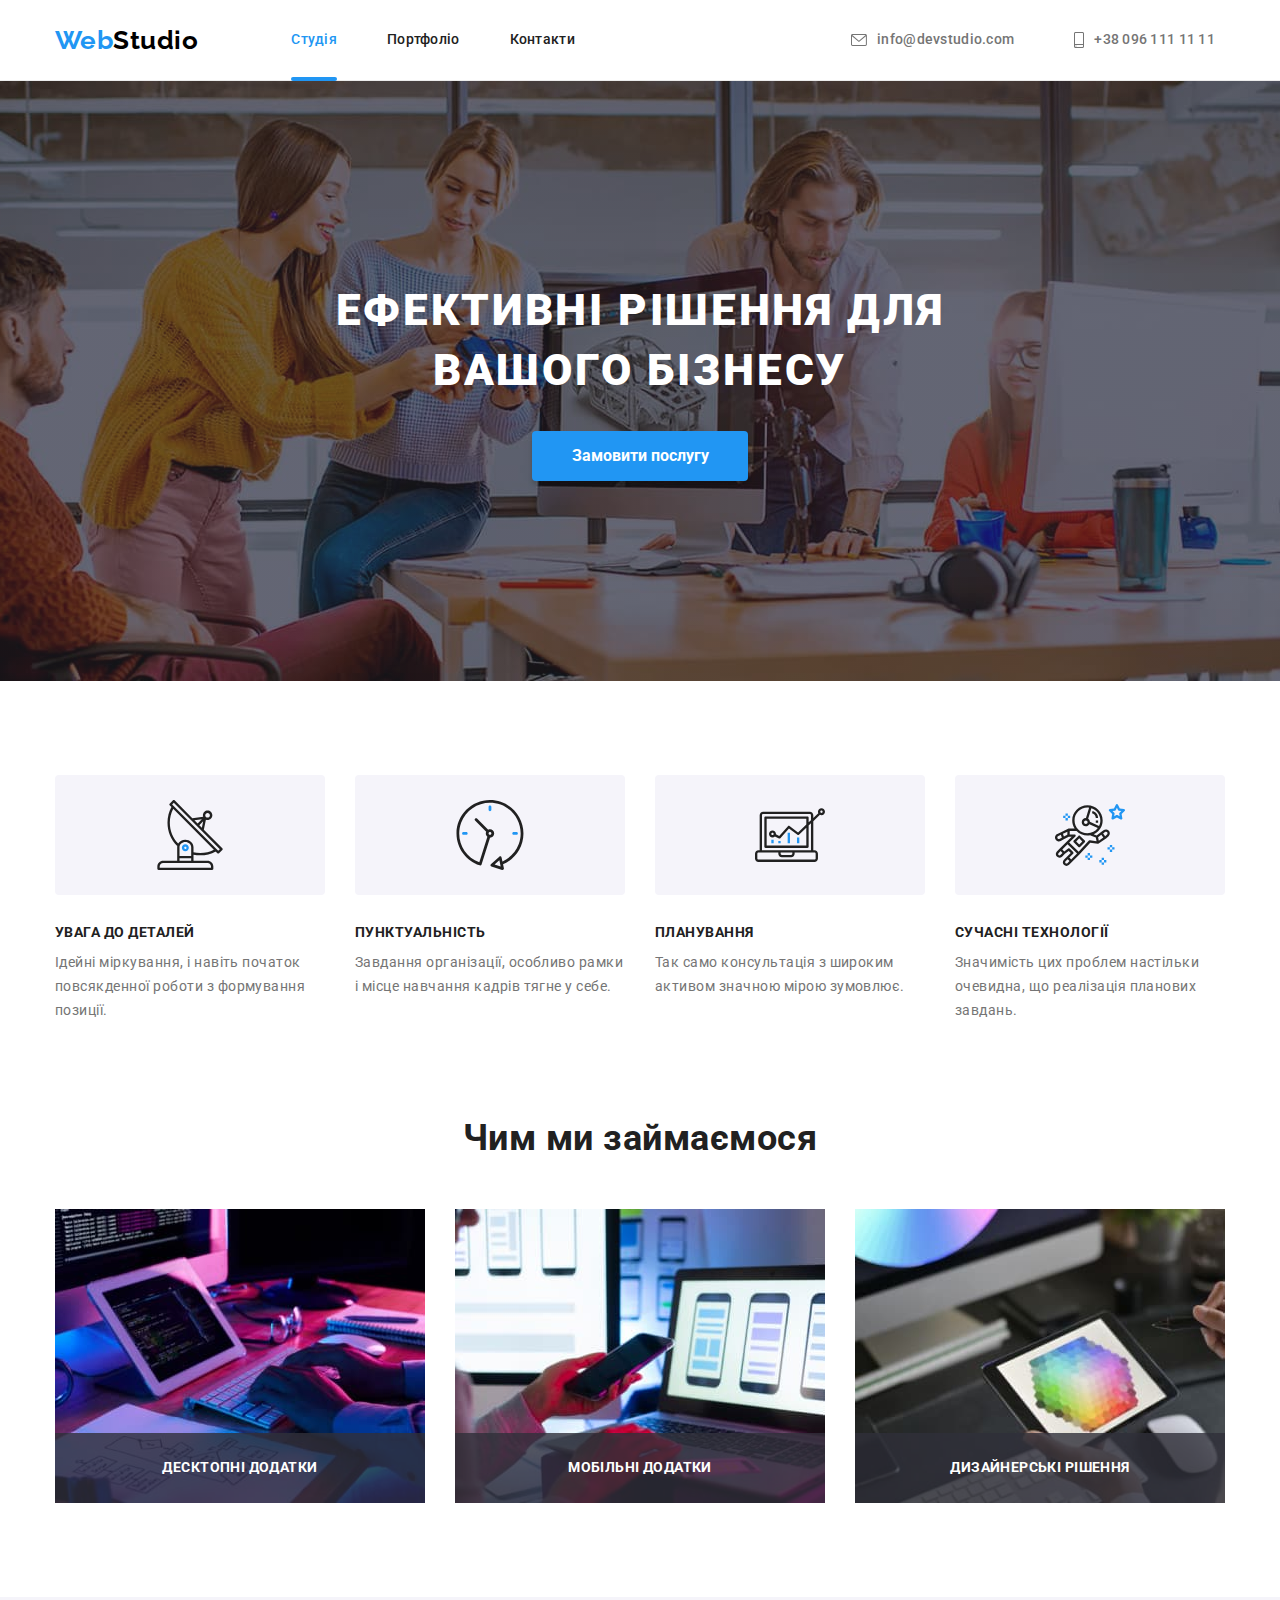
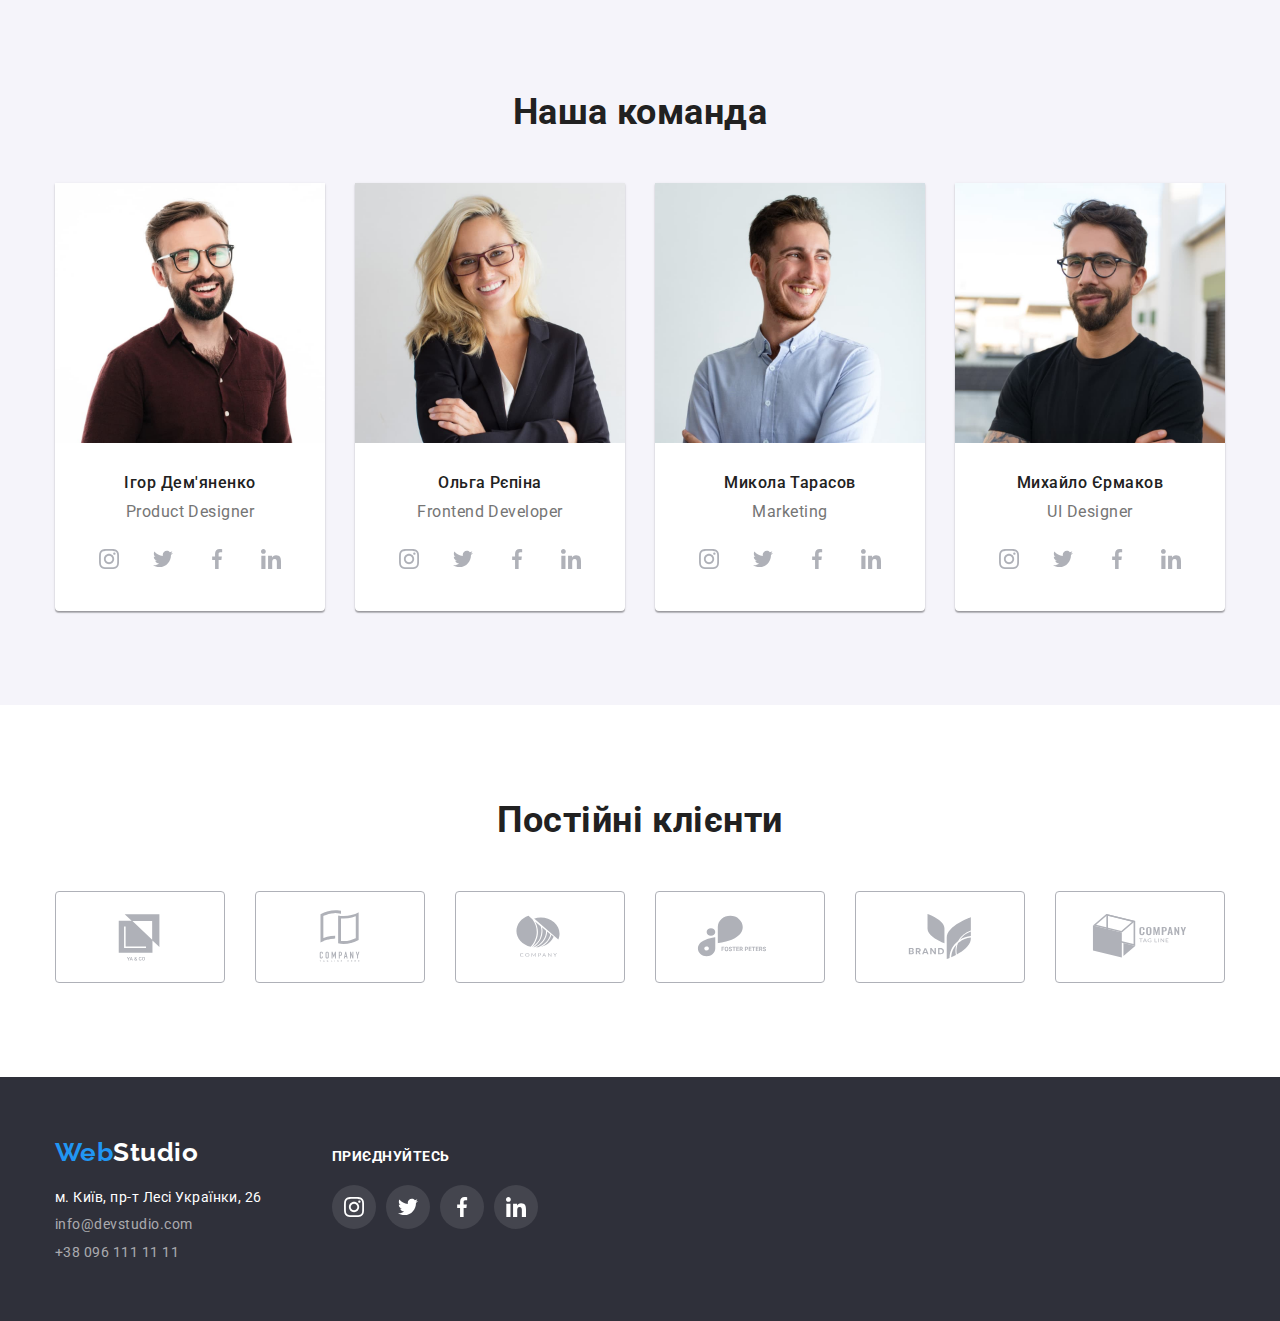
==== index.html @ bf87244b "Clone" ====
<!DOCTYPE html>
<html lang="uk">
<head>
    <meta charset="UTF-8">
    <meta http-equiv="X-UA-Compatible" content="IE=edge">
    <meta name="viewport" content="width=device-width, initial-scale=1.0">
    <title>Document</title>
    <link rel="preconnect" href="https://fonts.googleapis.com">
    <link rel="preconnect" href="https://fonts.gstatic.com">
    <link rel="preconnect" href="https://fonts.gstatic.com" crossorigin>
    <link href="https://fonts.googleapis.com/css2?family=Raleway:wght@700&family=Roboto:wght@400;500;700;900&display=swap"
        rel="stylesheet">
    <link rel="stylesheet" href="https://cdnjs.cloudflare.com/ajax/libs/modern-normalize/1.1.0/modern-normalize.min.css">
    <link rel="stylesheet" href="./css/styles.css">
</head>
<body>
    <!--Шапка сайта-->
    <header class="header">
        <div class="container main-nav">
            <nav class="header-nav">
                <a href="./index.html" class="logo-dark"> <span class="logo-blue">Web</span>Studio</a>
                <ul class="header-site-nav list">
                    <li class="item"><a class="header-link current" href="./index.html">Студія</a></li>
                    <li class="item"><a class="header-link" href="./portfolio.html">Портфоліо</a></li>
                    <li class="item"><a class="header-link" href="#">Контакти</a></li>
                </ul>
            </nav>
            <ul class="header-info-nav list">
                <li class="item">
                    <a class="header-info-link" href="mailto:info@devstudio.com">
                        <svg class="mail-link" width="16" height="12">
                            <use href="./images/icons.svg#envelope"></use>
                        </svg>
                        info@devstudio.com</a>
                </li>
                <li class="item">
                    <a class="header-info-link" href="tel:+380961111111">
                        <svg class="phone-link" width="10" height="16">
                            <use href="./images/icons.svg#smartphone"></use>
                        </svg>
                        +38 096 111 11 11</a>
                </li>
            </ul>
        </div>
    </header>
    <!--Унікальний контент-->
    <main>
        <!--Герой-->
        <section class="hero section">
            <div class="container">
            <h1 class="hero-title">Ефективні рішення для вашого бізнесу</h1>
            <button data-modal-open  type="button" class="button">Замовити послугу</button>
            </div>
        </section>
        <!--Чим ми займаємось-->
        <section class="features section"> 
            <div class="container">
            <h2 class="features-title visually-hidden">Наші особливості</h2>
            <ul class="feature-list list">
                <li class="item">
                    <div class="item-bg">
                        <svg class="feature-icon">
                            <use href="./images/icons.svg#antenna_1" ></use>
                        </svg>
                    </div>
                    <h3 class="title">Увага до деталей</h3> 
                    <p class="text">Ідейні міркування, і навіть початок повсякденної роботи з формування позиції.</p>
                </li>
                <li class="item ">
                    <div class="item-bg">
                        <svg class="feature-icon">
                            <use href="./images/icons.svg#clock_1"></use>
                        </svg>
                    </div>
                    <h3 class="title">Пунктуальність</h3>
                    <p class="text">Завдання організації, особливо рамки і місце навчання кадрів тягне у себе.</p>
                </li>
                <li class="item ">
                    <div class="item-bg">
                        <svg class="feature-icon">
                            <use href="./images/icons.svg#diagram_1"></use>
                        </svg>
                    </div>
                    <h3 class="title">Планування</h3>
                    <p class="text">Так само консультація з широким активом значною мірою зумовлює.</p>
                </li>
                <li class="item ">
                    <div class="item-bg">
                        <svg class="feature-icon">
                            <use href="./images/icons.svg#astronaut_1"></use>
                        </svg>
                    </div>
                    <h3 class="title">Сучасні технології</h3>
                    <p class="text">Значимість цих проблем настільки очевидна, що реалізація планових завдань.</p>
                </li>
            </ul>
            </div>
        </section>
        <section class="work section">
            <div class="container">
            <h2 class="work-title">Чим ми займаємося</h2>
            <ul class="list work-list">
                <li class="item"><img src="./images/img1.jpg" alt="Людина працює за комп'ютером" width="370">
                <div class="work-img-bg-for-text"><p class="work-text">Десктопні додатки</p></div></li>
                <li class="item"><img src="./images/img2.jpg" alt="Людина обирає макет для мобільної версії" width="370">
                <div class="work-img-bg-for-text"><p class="work-text">Мобільні додатки</p></div></li>
                <li class="item"><img src="./images/img3.jpg" alt="Людина обирає колір" width="370">
                <div class="work-img-bg-for-text"><p class="work-text">Дизайнерські рішення</p></div></li>
            </ul>
            </div>
        </section>
        <!--Наша команда-->
        <section class="team section">
            <div class="container">
            <h2 class="team-title">Наша команда</h2>
            <ul class="list team-list">  
                <li class="team-card">
                    <img src="./images/team_card_1.jpg" alt="Ігор Дем'яненко"  width="270">
                    <div class="team-card-bottom-part" >
                        <h3 class="title">Ігор Дем'яненко</h3>
                        <p class="team-position">Product Designer</p>
                        <ul class="team-list-link list">
                            <li>
                                <a href="#" class="team-list-item-link">
                                    <svg class="link-icon">
                                        <use href="./images/icons.svg#instagram-2"></use>
                                    </svg>
                                </a>
                            </li>
                            <li>
                                <a href="#" class="team-list-item-link">
                                    <svg class="link-icon">
                                        <use href="./images/icons.svg#twitter-1"></use>
                                    </svg>
                                </a>
                            </li>
                            <li>
                                <a href="#" class="team-list-item-link">
                                    <svg class="link-icon">
                                        <use href="./images/icons.svg#facebook-1"></use>
                                    </svg>
                                </a>
                            </li>
                            <li>
                                <a href="#" class="team-list-item-link">
                                    <svg class="link-icon">
                                        <use href="./images/icons.svg#linkedin-1"></use>
                                    </svg>
                                </a>
                            </li>
                        </ul>
                    </div>
                </li>
                <li class="team-card">
                    <img src="./images/team_card_2.jpg" alt="Ольга Рєпіна" width="270">
                    <div class="team-card-bottom-part">
                        <h3 class="title">Ольга Рєпіна</h3>
                        <p class="team-position">Frontend Developer</p>
                        <ul class="team-list-link list">
                            <li>
                                <a href="#" class="team-list-item-link">
                                    <svg class="link-icon">
                                        <use href="./images/icons.svg#instagram-2"></use>
                                    </svg>
                                </a>
                            </li>
                            <li>
                                <a href="#" class="team-list-item-link">
                                    <svg class="link-icon">
                                        <use href="./images/icons.svg#twitter-1"></use>
                                    </svg>
                                </a>
                            </li>
                            <li>
                                <a href="#" class="team-list-item-link">
                                    <svg class="link-icon">
                                        <use href="./images/icons.svg#facebook-1"></use>
                                    </svg>
                                </a>
                            </li>
                            <li>
                                <a href="#" class="team-list-item-link">
                                    <svg class="link-icon">
                                        <use href="./images/icons.svg#linkedin-1"></use>
                                    </svg>
                                </a>
                            </li>
                        </ul>
                    </div>
                </li>
                <li class="team-card">
                    <img src="./images/team_card_3.jpg" alt="Микола Тарасов" width="270">
                    <div class="team-card-bottom-part">
                        <h3 class="title">Микола Тарасов</h3>
                        <p class="team-position">Marketing</p>
                        <ul class="team-list-link list">
                            <li>
                                <a href="#" class="team-list-item-link">
                                    <svg class="link-icon">
                                        <use href="./images/icons.svg#instagram-2"></use>
                                    </svg>
                                </a>
                            </li>
                            <li>
                                <a href="#" class="team-list-item-link">
                                    <svg class="link-icon">
                                        <use href="./images/icons.svg#twitter-1"></use>
                                    </svg>
                                </a>
                            </li>
                            <li>
                                <a href="#" class="team-list-item-link">
                                    <svg class="link-icon">
                                        <use href="./images/icons.svg#facebook-1"></use>
                                    </svg>
                                </a>
                            </li>
                            <li>
                                <a href="#" class="team-list-item-link">
                                    <svg class="link-icon">
                                        <use href="./images/icons.svg#linkedin-1"></use>
                                    </svg>
                                </a>
                            </li>
                        </ul>
                    </div>
                </li>
                <li class="team-card">
                    <img src="./images/team_card_4.jpg" alt="Михайло Єрмаков" width="270">
                    <div class="team-card-bottom-part">
                        <h3 class="title">Михайло Єрмаков</h3>
                        <p class="team-position">UI Designer</p>
                        <ul class="team-list-link list">
                            <li>
                                <a href="#" class="team-list-item-link">
                                    <svg class="link-icon">
                                        <use href="./images/icons.svg#instagram-2"></use>
                                    </svg>
                                </a>
                            </li>
                            <li>
                                <a href="#" class="team-list-item-link">
                                    <svg class="link-icon">
                                        <use href="./images/icons.svg#twitter-1"></use>
                                    </svg>
                                </a>
                            </li>
                            <li>
                                <a href="#" class="team-list-item-link">
                                    <svg class="link-icon">
                                        <use href="./images/icons.svg#facebook-1"></use>
                                    </svg>
                                </a>
                            </li>
                            <li>
                                <a href="#" class="team-list-item-link">
                                    <svg class="link-icon">
                                        <use href="./images/icons.svg#linkedin-1"></use>
                                    </svg>
                                </a>
                            </li>
                        </ul>
                    </div>
                </li>
            </ul>
            </div>
        </section> 
        <section class="clients section">
            <div class="container">
                <h2 class="client-title">Постійні клієнти</h2>
                <ul class="client-list-link list">
                    <li class="item">
                        <a href="#" class="client-list-item-link">
                            <svg class="link-icon">
                                <use href="./images/icons.svg#logo1"></use>
                            </svg>
                        </a>
                    </li>
                    <li class="item">
                        <a href="#" class="client-list-item-link">
                            <svg class="link-icon">
                                <use href="./images/icons.svg#logo2"></use>
                            </svg>
                        </a>
                    </li>
                    <li class="item">
                        <a href="#" class="client-list-item-link">
                            <svg class="link-icon">
                                <use href="./images/icons.svg#logo3"></use>
                            </svg>
                        </a>
                    </li>
                    <li class="item">
                        <a href="#" class="client-list-item-link">
                            <svg class="link-icon">
                                <use href="./images/icons.svg#logo4"></use>
                            </svg>
                        </a>
                    </li>
                    <li class="item">
                        <a href="#" class="client-list-item-link">
                            <svg class="link-icon">
                                <use href="./images/icons.svg#logo5"></use>
                            </svg>
                        </a>
                    </li>
                    <li class="item">
                        <a href="#" class="client-list-item-link">
                            <svg class="link-icon">
                                <use href="./images/icons.svg#logo6"></use>
                            </svg>
                        </a>
                    </li>
                </ul>
            </div>
        </section>
    </main>
    <!--Футер-->
    <footer class="footer">
        <div class="container">
            <div class="footer-block">
                <div class="footer-address">
                    <a href="./index.html" class="logo-light"> <span class="logo-blue">Web</span>Studio</a>
                    <address class="address">
                        <ul class="list">
                            <li class="item"><a href="https://goo.gl/maps/CPtrU1FHBa2aNyZL9" target="_blank"
                                    rel="noopener noreferrer nofollow" class="address-link">м. Київ, пр-т Лесі Українки, 26</a></li>
                            <li class="item"><a href="mailto:info@devstudio.com" class="footer-info">info@devstudio.com</a></li>
                            <li class="item"><a href="tel:+380961111111" class="footer-info">+38 096 111 11 11</a></li>
                        </ul>
                    </address>
                </div>
                <div class="footer-link">
                    <p class="footer-link-title">Приєднуйтесь</p>
                    <ul class="footer-list-link list">
                        <li class="item">
                            <a href="#" class="footer-list-item-link">
                                <svg class="link-icon">
                                    <use href="./images/icons.svg#instagram-2f"></use>
                                </svg>
                            </a>
                        </li>
                        <li class="item">
                            <a href="#" class="footer-list-item-link">
                                <svg class="link-icon">
                                    <use href="./images/icons.svg#twitter-1f"></use>
                                </svg>
                            </a>
                        </li>
                        <li class="item">
                            <a href="#" class="footer-list-item-link">
                                <svg class="link-icon">
                                    <use href="./images/icons.svg#facebook-1f"></use>
                                </svg>
                            </a>
                        </li>
                        <li class="item">
                            <a href="#" class="footer-list-item-link">
                                <svg class="link-icon">
                                    <use href="./images/icons.svg#linkedin-1f"></use>
                                </svg>
                            </a>
                        </li>
                    </ul>
                </div>
            </div>
        </div>
    </footer>
    <div class="backdrop is-hidden" data-modal >
        <div class="modal">
            <button data-modal-close class="button-modal-close">
                <svg class="modal-exit">
                    <use href="./images/icons.svg#modal-exit"></use>
                </svg>
            </button>
        </div>
    </div>
    <script src="./js/modal.js"></script>
</body>
</html>
---- css/styles.css ----
:root {
    --title-text-color: #212121;
    --body-color: #757575;
    --logo-first-part: #2196F3;
    --logo-second-part-top: #000000;
    --logo-second-part-down: #FFFFFF;
    --header-link-color: #212121;
    --link-color-focus: #2196F3;
    --header-info-link-color: #757575;
    --header-border: #ECECEC;
    --link-fill: #FFFFFF;
    --link-fill-second: #AFB1B8;
    --link-color: #2196F3;
    --footer-bg-color: #2F303A;
    --footer-info-color: rgba(255, 255, 255, 0.6) ;
    --footer-address-link: #FFFFFF;
    --bg-color: #FFFFFF;
    --hero-title-color: #FFFFFF;
    --hero-bg-color: #2F303A;
    --team-bg-color: #F5F4FA;
    --team-card-bg-color: #FFFFFF;
    --button-color: #FFFFFF;
    --button-bg-color: #2196F3;
    --buton-bg-color-focus: #188CE8;
    --button-filter-color: #212121;
    --button-filter-bg-color: #F5F4FA;
    --button-filter-focus: #FFFFFF;
    --portfolio-card-border: #EEEEEE;
    --transition-dur-and-func: 250ms cubic-bezier(0.4, 0, 0.2, 1);
}
* {
    box-sizing: border-box;
}
body {
    background-color: var(--bg-color);
    color: var(--body-color);
    font-family: 'Roboto', sans-serif;
    letter-spacing: 0.03em;
}
h2, h3, p{
    margin-top: 0;
    margin-bottom: 0;
}
img {
    display: block;
    max-width: 100%;
    height: auto;
}
.container {
    padding-left: 15px;
    padding-right: 15px;
    margin-left: auto;
    margin-right: auto;
    width: 1200px;
    /* outline: 2px solid tomato; */
}
.section {
    padding-top: 94px;
    padding-bottom: 94px;
}
.header {
    background-color: var(--bg-color); 
    align-items: center;
    border-bottom: 1px solid var(--header-border);
}
.hero {
    background-color: var(--hero-bg-color);
    text-align: center;
    padding-top: 200px;
    padding-bottom: 200px;
    background-image: linear-gradient(rgba(47, 48, 58, 0.4), rgba(47, 48, 58, 0.4)),url(../images/hero_image.jpg);
    max-width: 1600px;
    height: 600px;
    margin-left: auto;
    margin-right: auto;
    background-size: cover;
    background-position: center;
    background-repeat: no-repeat;
}
.list {
    margin: 0;
    padding: 0;
    list-style-type: none;
}   
.logo-blue {
    color: var(--logo-first-part);
}
.logo-dark{
    color: var(--logo-second-part-top);
    text-decoration: none;
    font-family: 'Raleway', sans-serif;
    font-weight: 700;
    font-size: 26px;
    line-height: 1.19;
}
.logo-light {
    color: var(--logo-second-part-down);
    text-decoration: none;
    font-family: 'Raleway',sans-serif;
    font-weight: 700;
    font-size: 26px;
    line-height: 1.19;
}
.main-nav {
    display: flex;
    align-items: center;
}
.header-nav {
    display: flex;
    align-items: center;
}
.header-site-nav {
    display: flex;
    margin-left: 93px;
}
.header-site-nav .item:not(:last-child){
    margin-right: 50px;
}

.header-site-nav .header-link {
    color: var(--header-link-color); 
}
.header-site-nav .header-link:hover,
.header-site-nav .header-link:focus {
    color: var(--link-color-focus);
}
.header-link,
.header-info-link{
    position: relative;
    font-weight: 500;
    font-size: 14px;
    line-height: 1.14;
    letter-spacing: 0.02em;
    text-decoration: none;
    padding: 32px 0;
    display: inline-block;  
    transition: color var(--transition-dur-and-func);
}
.header-info-nav {
    display: flex;
    margin-left: auto;
}
.header-info-nav .item:not(:first-child) {
    margin-left: 50px;
}
.header-info-nav .header-info-link{
    color: var(--header-info-link-color);
    fill: currentColor;
}
.header-info-nav .header-info-link:hover,
.header-info-nav .header-info-link:focus {
    color: var(--link-color-focus);
}
.header-site-nav .header-link.current {
    color: var(--link-color-focus);
    opacity: 1;
}
.current::after {
    content: '';
    position: absolute;
    left: 0;
    bottom: -1px;

    width: 100%;
    height: 4px;
    display: block;
    background-color: var(--link-color);
    border-radius: 2px;
}
.header-info-nav .item{
    display: flex;
    margin-right: 10px;
}

/* header decoration */

.header-info-link {
    display: flex;
    align-items: center;
}
.mail-link, 
.phone-link {
    margin-right: 10px;
}
.hero-title {
    color: var(--hero-title-color);
    text-transform: uppercase;
    font-weight: 900;
    font-size: 44px;
    line-height: 1.36;
    letter-spacing: 0.06em;
    margin-top: 0;
    margin-bottom: 30px;
    margin-left: auto;
    margin-right: auto;
    text-align: center;
    width: 696px;
}
.button {
    color: var(--button-color);
    background-color: var(--button-bg-color);
    font-family: inherit;
    font-weight: 700;
    font-size: 16px;
    line-height: 1.88;
    cursor: pointer;
    border: none;
    box-shadow: 0px 4px 4px rgba(0, 0, 0, 0.15);
    border-radius: 4px;
    padding: 10px 32px;
    width: 216px;
    transition: background-color var(--transition-dur-and-func);
}

/* Main */

.button:hover,
.button:focus {
    background-color: var(--buton-bg-color-focus);
    box-shadow: 0px 4px 4px rgba(0, 0, 0, 0.15);
    border-radius: 4px;
}
.features {
    padding-bottom: 0;
}
.feature-list {
    display: flex;
}
.feature-list .item {
    width: 270px;
}
.item-bg {
    padding: 0;
    width: 100%;
    height: 120px;
    display: flex;
    align-items: center;
    justify-content: center;
    background-color: var(--team-bg-color);
    border-radius: 4px;
    margin-bottom: 30px; 
}
.feature-icon {
    width: 70px;
    height: 70px;
    display: block;
}
.feature-list .item:not(:last-child) {
    margin-right: 30px;
}
.feature-list .title {
    text-transform: uppercase;
    font-weight: 700;
    font-size: 14px;
    line-height: 1.14; 
    margin-bottom: 10px;   
}
.feature-list .text {
    font-weight: 400;
    font-size: 14px;
    line-height: 1.71;
}
.team {
    background-color: var(--team-bg-color);
}
.work-list {
    display: flex;
}
.work-list>.item {
    position: relative;
    width: 370px;
}
.work-list>.item:not(:last-child){
    margin-right: 30px;
}
.work-title {
    text-align: center;
    font-weight: 700;
    font-size: 36px;
    line-height: 1.17;
}
.work-img-bg-for-text {
    position: absolute;
    width: 370px;
    height: 70px;
    bottom: 0px;
    background: rgba(47, 48, 58, 0.8);
    display: flex;
    justify-content: center;
    align-items: center;
}
.work-text{
    font-weight: 700;
    font-size: 14px;
    line-height: 1.14;
    letter-spacing: 0.03em;
    text-transform: uppercase;
    color: var(--hero-title-color);
}
.team-list{
    display: flex;
}
.team-list>.team-card:not(:last-child) {
    margin-right: 30px;
}
.team-title {
    font-weight: 700;
    font-size: 36px;
    line-height: 1.17;
    text-align: center;
}
.team-list-link{
    display: flex;
    justify-content: space-between;
    margin: 0 auto;
}
.team-list-item-link {
    display: flex;
    align-items: center;
    justify-content: center;
    height: 44px;
    width: 44px;
    border-radius: 50%;
    fill: var(--link-fill-second);
    transition: fill var(--transition-dur-and-func), background-color var(--transition-dur-and-func);
}
.team-list-item-link:not(:last-child) {
    margin-right: 10px;
}
.link-icon {
    width: 20px;
    height: 20px;
}
.team-list-item-link:hover,
.team-list-item-link:focus{
    background-color: var(--link-color);
    fill: var(--link-fill);
}
.features-title, 
.work-title, 
.team-title,
.client-title {
    color: var(--title-text-color);
    margin-bottom: 50px;
}
.client-title {
    text-align: center;
    font-weight: 700;
    font-size: 36px;
    line-height: 1.17;
}
.client-list-item {
    display: flex;
}
.client-list-link {
    display: flex;
    justify-content: space-between;
    margin: 0 auto;
}
.client-list-item-link {
    display: flex;
    align-items: center;
    justify-content: center;
    height: 92px;
    width: 170px;
    border: 1px solid var(--link-fill-second);
    border-radius: 4px;
    fill: var(--link-fill-second);
    transition: fill var(--transition-dur-and-func), border-color var(--transition-dur-and-func);
}
.client-list-item-link:not(:last-child) {
    margin-right: 30px;
}
.client-list-item-link .link-icon {
    width: 106px;
    height: 60px;
}
.client-list-item-link:hover,
.client-list-item-link:focus {
    border-color: var(--link-color-focus);
    fill: var(--link-color-focus);
}
.visually-hidden {
    position: absolute;
    white-space: nowrap;
    width: 1px;
    height: 1px;
    overflow: hidden;
    border: 0;
    padding: 0;
    clip: rect(0 0 0 0);
    clip-path: inset(50%);
    margin: -1px;
}
.team-card {
    background-color: var(--team-card-bg-color);
    display: block;
    width: 270px;
    box-shadow: 0px 1px 3px rgba(0, 0, 0, 0.12), 0px 1px 1px rgba(0, 0, 0, 0.14), 0px 2px 1px rgba(0, 0, 0, 0.2);
    border-radius: 0px 0px 4px 4px;
}
.team-card .title {
    text-align: center;
    font-weight: 500;
    font-size: 16px;
    line-height: 1.19;
}
.team-position {
    text-align: center;
    font-size: 16px;
    line-height: 1.19;
    margin-top: 10px;
    margin-bottom: 16px;
}
.team-card-bottom-part {
    padding: 30px 32px;
}
.title {
    color: var(--title-text-color);
}

/* Footer */

.footer {
    background-color: var(--footer-bg-color);
    padding-top: 60px;
    padding-bottom: 60px;
}
.address {
    font-style: normal;
    margin-top: 20px;
}
.address .item:not(:last-child) {
    margin-bottom: 9px;
}
.address-link {
    color: var(--footer-address-link) ;
    text-decoration: none;
    font-weight: 400;
    font-size: 14px;
    line-height: 1.17;
}
.footer-info {
    color: var(--footer-info-color);
    text-decoration: none;
    font-weight: 400;
    font-size: 14px;
    line-height: 1.17;
    display: inline-block;
    transition: color var(--transition-dur-and-func);
}
.footer-info:hover,
.footer-info:focus {
    color: var(--link-color-focus);
}
.footer{
    display: flex;
    align-items: baseline;
}
.footer-block {
    display: flex;
    align-items: baseline;
}
.footer-link {
    display: inline-block;
    align-items: baseline;
    margin-left: 70px;
}
.footer-link-title {
    color: var(--link-fill);
    text-transform: uppercase;
    font-weight: 700;
    font-size: 14px;
    line-height: 1.14;
    margin-bottom: 20px;
}
.footer-list-link {
    display: flex;
    justify-content: space-between;
    margin: 0 auto;
}
.footer-list-item-link {
    display: flex;
    align-items: center;
    justify-content: center;
    height: 44px;
    width: 44px;
    border-radius: 50%;
    background-color: rgba(255, 255, 255, 0.1);
    fill: var(--link-fill);
    transition: background-color var(--transition-dur-and-func);
}
.footer-list-link .item:not(:last-child) {
    margin-right: 10px;
}
.footer-list-item-link .link-icon {
    width: 20px;
    height: 20px;
}
.footer-list-item-link:hover,
.footer-list-item-link:focus {
    background-color: var(--link-color-focus);
    fill: var(--link-fill);
}
/* Portfolio */
.filter-list {
    display: flex;
    justify-content:center;
}
.filter-list .item:not(:last-child) {
    margin-right: 8px;
}
.button-filter {
    color: var(--button-filter-color) ;
    background-color: var(--button-filter-bg-color);
    font-family: inherit;
    font-weight: 500;
    font-size: 16px;
    line-height: 1.63;
    cursor: pointer;
    border-radius: 4px;
    border: none;
    padding: 6px 22px;
    transition: color var(--transition-dur-and-func), background-color var(--transition-dur-and-func), box-shadow var(--transition-dur-and-func);
}
.button-filter:hover,
.button-filter:focus {
    color: var(--button-filter-focus);
    background-color: var(--link-color-focus);
    box-shadow: 0px 3px 1px rgba(0, 0, 0, 0.1), 0px 1px 2px rgba(0, 0, 0, 0.08), 0px 2px 2px rgba(0, 0, 0, 0.12);
}
.portfolio-list {
    margin-top: 50px;
    display: flex;
    flex-wrap: wrap;
    margin-right: -30px;
    margin-bottom: -30px;
}
.portfolio-list .item {
    width: 370px;
    margin-right: 30px;
    margin-bottom: 30px; 
}
.portfolio-list-link:hover,
.portfolio-list-link:focus {
    box-shadow: 0px 1px 1px rgba(0, 0, 0, 0.12),
    0px 4px 4px rgba(0, 0, 0, 0.06),
    1px 4px 6px rgba(0, 0, 0, 0.16);
}
.portfolio-list-link {
    text-decoration: none;
    display: inline-block;
    transition: box-shadow var(--transition-dur-and-func);
}
.portfolio-list .title{
    font-weight: 700;
    font-size: 18px;
    line-height: 2;
    letter-spacing: 0.06em;
}
.portfolio-card-border p {
   color:var(--body-color);
    font-weight: 400;
    font-size: 16px;
    line-height: 1.88;
    margin-top: 4px;
}
.portfolio-list-img-wrapper {
    position: relative;
    overflow: hidden;
}
.portfolio-overlay {
    position: absolute ;
    top: 0;
    left: 0;
    height: 100%;
    width: 100%;
    color: var(--hero-title-color);
    background-color: rgba(33, 150, 243, 0.9);
    font-weight: 400;
    font-size: 18px;
    line-height: 1.55;
    letter-spacing: 0.03em;
    padding: 63px 24px;
    overflow: auto;
    transform: translateY(100%);
    transition: transform var(--transition-dur-and-func);
}
.portfolio-list-link:hover .portfolio-overlay,
.portfolio-list-link:focus .portfolio-overlay {
    transform: translateY(0%);
}
.portfolio-card-border {
    width: 370px;
    padding: 20px 24px;
    border: 1px solid var(--portfolio-card-border);
}

/* Modal window */

.backdrop {
    position: fixed;
    top: 0;
    left: 0;
    width: 100%;
    height: 100%;
    background-color: rgba(0, 0, 0, 0.2);
    z-index: 100;
    opacity: 1;
    transition: opacity var(--transition-dur-and-func), visibility var(--transition-dur-and-func);
}
.backdrop.is-hidden {
    visibility: hidden;
    opacity: 0;
    pointer-events: none;
}
.modal {
    position: absolute;
    top: 50%;
    left: 50%;
    transform: translate(-50%, -50%);
    min-width: 528px;
    min-height: 581px;
    
    background-color: var(--bg-color);
    box-shadow: 0px 1px 3px rgba(0, 0, 0, 0.12), 0px 1px 1px rgba(0, 0, 0, 0.14), 0px 2px 1px rgba(0, 0, 0, 0.2);
    border-radius: 4px;
}
.button-modal-close {
    position: absolute;
    top: 8px;
    right: 8px;
    background-color: transparent;
    width: 30px;
    height: 30px;
    border: 1px solid rgba(0, 0, 0, 0.1);
    cursor: pointer;
    padding: 0;
    border-radius: 50%;
    display: flex;
    justify-content: center;
    align-items: center;
}
.modal-exit {
    width: 18px;
    height: 18px;
}
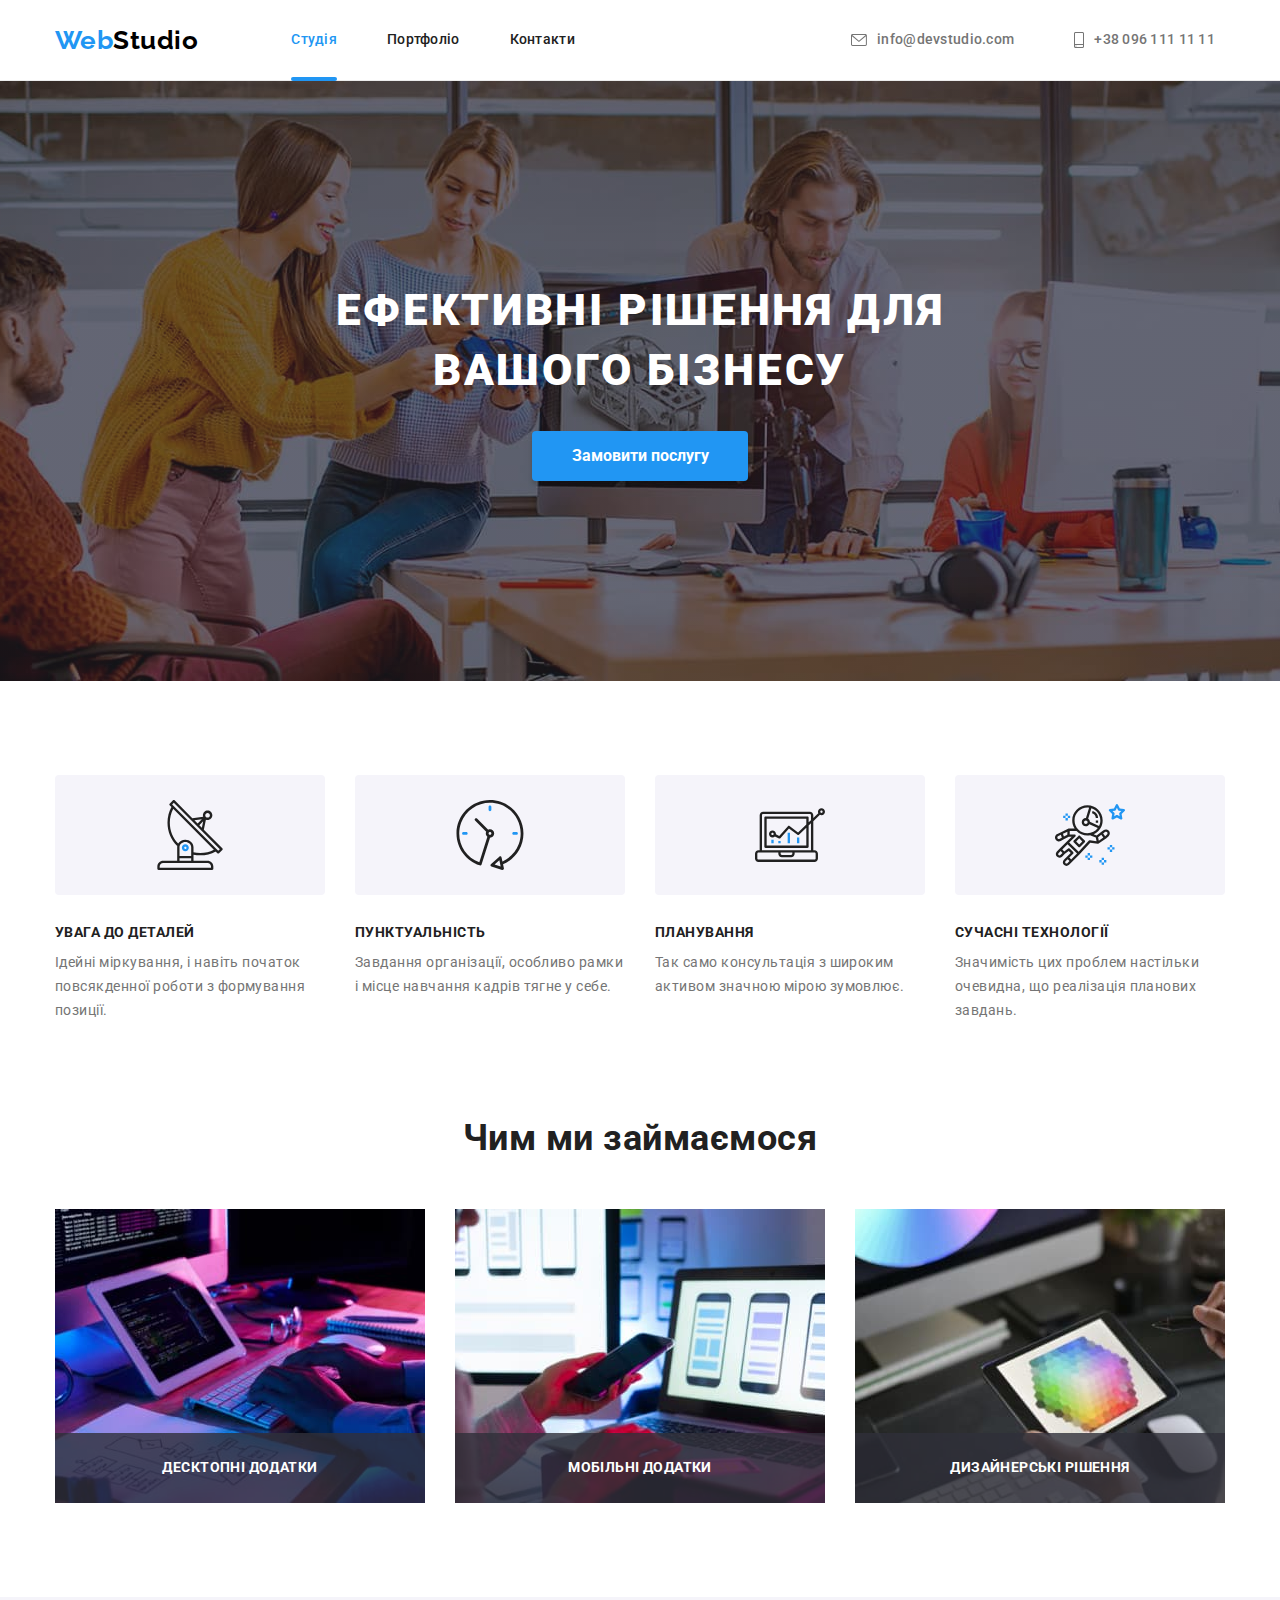
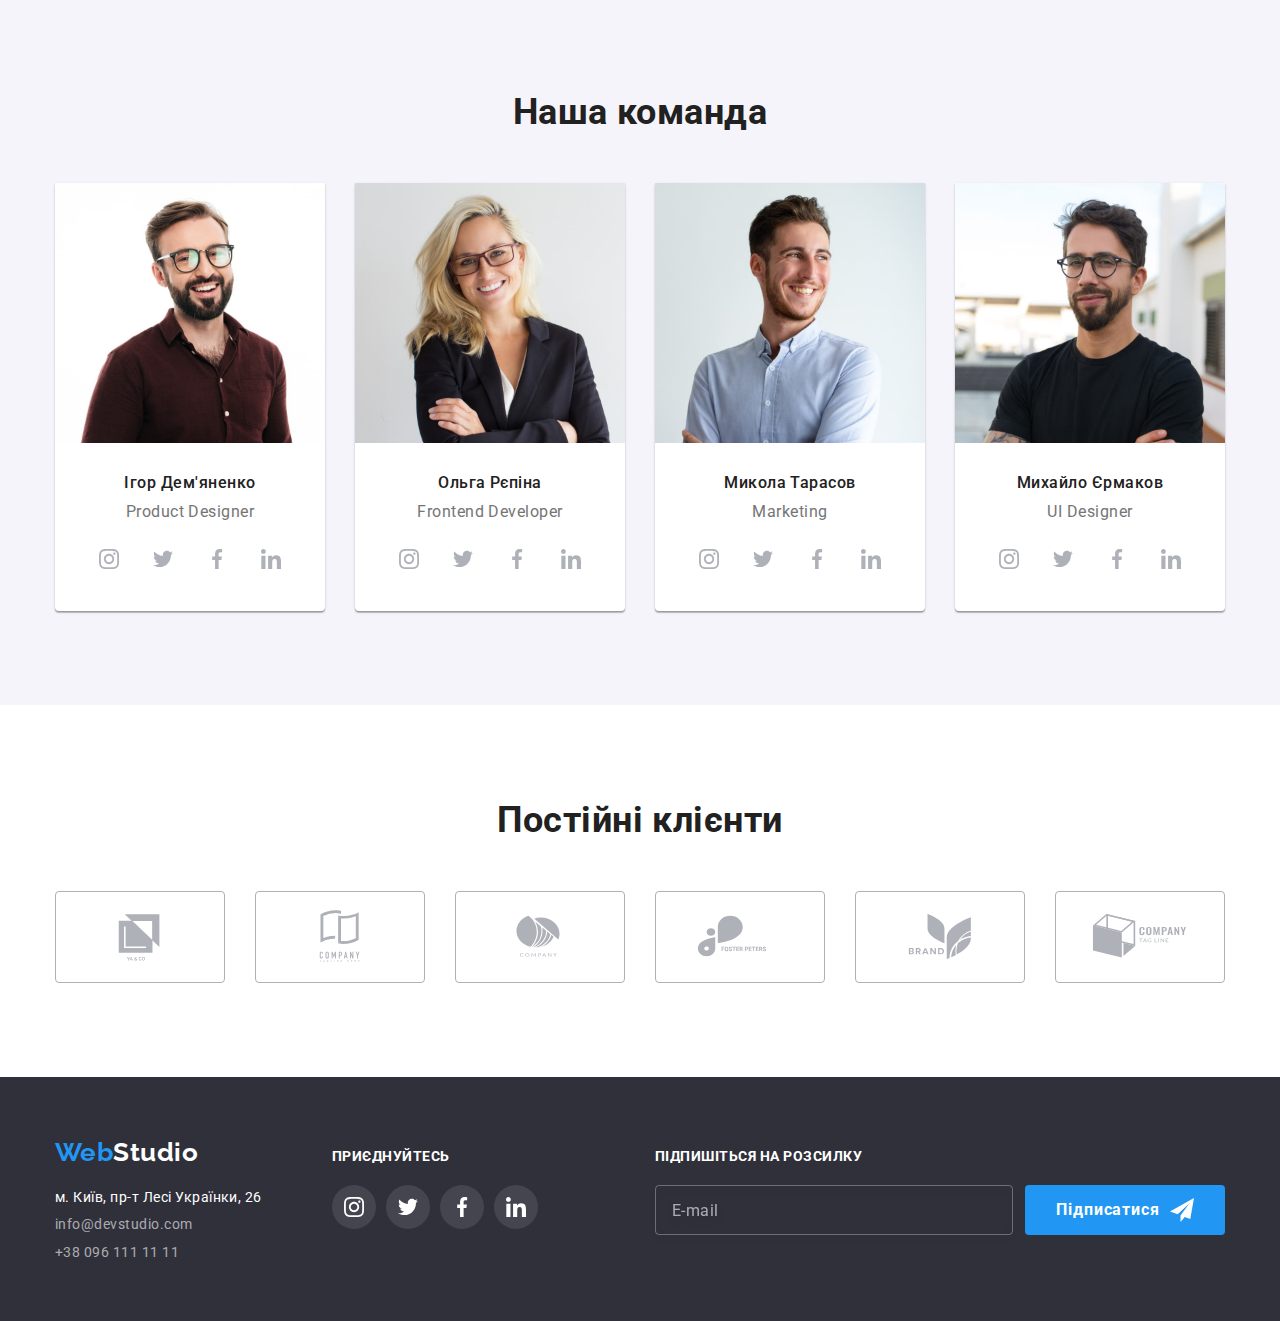
==== commit a80cd390: "Update" ====
--- a/index.html
+++ b/index.html
@@ -363,6 +363,19 @@
                         </li>
                     </ul>
                 </div>
+                <div class="footer-email-input">
+                    <p class="footer-link-title">Підпишіться на розсилку</p>
+                    <form class="footer-form">
+                        <label for="footer-email">
+                            <input class="footer-input" type="email"  name="footer-mail" placeholder="E-mail" id="footer-email">
+                        </label>
+                        <button type="submit" class="button-footer-submit"> Підписатися
+                            <svg class="footer-icon-send" width="24" height="24">
+                                <use href="./images/icons.svg#icon-send"></use>
+                            </svg>
+                        </button>
+                    </form>
+                </div>
             </div>
         </div>
     </footer>
@@ -373,6 +386,56 @@
                     <use href="./images/icons.svg#modal-exit"></use>
                 </svg>
             </button>
+            <form class="form"> 
+                <p class="form-title">Залиште свої дані, ми вам передзвонимо</p> 
+                <div class="form-field">
+                    <label class="form-label" >
+                        Ім'я
+                        <span class="form-icon-position">
+                            <input type="text" class="form-input" name="name" />
+                            <svg class="form-icon">
+                                <use href="./images/icons.svg#form-person"></use>
+                            </svg>
+                        </span>
+                    </label>
+                </div>
+                <div class="form-field">
+                    <label class="form-label">
+                        Телефон
+                        <span class="form-icon-position">
+                            <input type="tel" class="form-input" name="tel">
+                            <svg class="form-icon">
+                                <use href="./images/icons.svg#form-phone"></use>
+                            </svg>
+                        </span>
+                    </label>
+                </div>
+                <div class="form-field">
+                    <label for="mail" class="form-label">
+                        Пошта
+                        <span class="form-icon-position">
+                            <input type="email" class="form-input" name="mail" id="mail">
+                            <svg class="form-icon">
+                                <use href="./images/icons.svg#form-email"></use>
+                            </svg>
+                        </span>
+                    </label>
+                </div>
+                <div class="form-field">
+                    <label for="feedback" class="form-label">Коментар</label>
+                    <textarea name="feedback" class="comment" rows="5" id="feedback" placeholder="Введіть текст"></textarea>
+                </div>
+                <div class="form-field">
+                    <label class="label">
+                        <input class="checkbox" type="checkbox" name="policy" value="">
+                        <svg class="icon">
+                            <use href="./images/icons.svg#icon-check"></use>
+                        </svg>
+                        Погоджуюся з розсилкою та приймаю &nbsp;<a class="form-checkbox-policy" href="#">Умови договору</a> 
+                    </label>
+                </div>
+                <button type="submit" class="button-submit">Відправити</button>
+            </form>
         </div>
     </div>
     <script src="./js/modal.js"></script>
--- a/css/styles.css
+++ b/css/styles.css
@@ -46,6 +46,9 @@
     max-width: 100%;
     height: auto;
 }
+input {
+    outline: none;
+}
 .container {
     padding-left: 15px;
     padding-right: 15px;
@@ -211,15 +214,15 @@
     width: 216px;
     transition: background-color var(--transition-dur-and-func);
 }
-
-/* Main */
-
 .button:hover,
 .button:focus {
     background-color: var(--buton-bg-color-focus);
     box-shadow: 0px 4px 4px rgba(0, 0, 0, 0.15);
     border-radius: 4px;
 }
+
+/* Main */
+
 .features {
     padding-bottom: 0;
 }
@@ -502,7 +505,64 @@
     background-color: var(--link-color-focus);
     fill: var(--link-fill);
 }
+.footer-email-input {
+    margin-left: auto;
+}
+.footer-form {
+    display: flex;
+}
+.footer-input {
+    font-weight: 400;
+    font-size: 16px;
+    line-height: 1.25;
+    width: 358px;
+    height: 50px;
+    padding: 15px 0px 15px 16px;
+    border: 1px solid rgba(255, 255, 255, 0.3);
+    filter: drop-shadow(0px 4px 4px rgba(0, 0, 0, 0.15));
+    border-radius: 4px;
+    background-color: transparent;
+    color: var(--bg-color);
+    display: flex;
+}
+.footer-input::placeholder {
+    font-weight: 400;
+    font-size: 16px;
+    line-height: 1.25;
+    letter-spacing: 0.03em;
+    color: rgba(255, 255, 255, 0.6);
+}
+.button-footer-submit {
+    font-weight: 700;
+    font-size: 16px;
+    line-height: 1.88;
+    letter-spacing: 0.06em;
+    border: none;
+    padding: 10px 28px;
+    width: 200px;
+    border-radius: 4px;
+    margin-left: 12px;
+    cursor: pointer;
+    display: flex;
+    align-items: center;
+    justify-content: center;
+    color: var(--button-color);
+    background-color: var(--button-bg-color);
+    font-family: inherit;
+    transition: background-color var(--transition-dur-and-func), box-shadow var(--transition-dur-and-func);
+}
+.button-footer-submit:hover,
+.button-footer-submit:focus {
+    background-color: var(--buton-bg-color-focus);
+    box-shadow: 0px 4px 4px rgba(0, 0, 0, 0.15);
+}
+.footer-icon-send {
+    fill: var(--button-color);
+    margin-left: 10px;
+}
+
 /* Portfolio */
+
 .filter-list {
     display: flex;
     justify-content:center;
@@ -621,7 +681,8 @@
     transform: translate(-50%, -50%);
     min-width: 528px;
     min-height: 581px;
-    
+    padding: 40px;
+
     background-color: var(--bg-color);
     box-shadow: 0px 1px 3px rgba(0, 0, 0, 0.12), 0px 1px 1px rgba(0, 0, 0, 0.14), 0px 2px 1px rgba(0, 0, 0, 0.2);
     border-radius: 4px;
@@ -640,8 +701,156 @@
     display: flex;
     justify-content: center;
     align-items: center;
+    fill: var(--logo-second-part-top);
+    transition: fill var(--transition-dur-and-func);
+}
+.button-modal-close:focus,
+.button-modal-close:hover{
+    fill: var(--button-bg-color);
 }
 .modal-exit {
     width: 18px;
     height: 18px;
+    
+}
+.form {
+    width: 448px;
+}
+.form-title {
+    font-weight: 700;
+    font-size: 20px;
+    line-height: 1.15;
+    letter-spacing: 0.03em;
+    color: var(--title-text-color);
+    display: flex;
+    justify-content: center;
+    margin-bottom: 12px;
+}
+.form-field {
+    display: flex;
+    flex-direction: column;
+    margin-bottom: 10px;
+}
+.form-label {
+    font-weight: 400;
+    font-size: 12px;
+    line-height: 1.17;
+    letter-spacing: 0.01em;
+    color: var(--body-color);
+}
+.form-input {
+    margin-top: 4px;
+    height: 40px;
+    width: 100%;
+    padding: 12px 42px;
+    border: 1px solid rgba(33, 33, 33, 0.2);
+    border-radius: 4px;
+    transition: border-color var(--transition-dur-and-func);
+    
+}
+.form-input:focus,
+.comment:focus{
+    border-color: var(--button-bg-color);
+}
+.comment {
+    margin-top: 4px;
+    height: 120px;
+    width: 100%;
+    resize: none;
+    font-weight: 400;
+    font-size: 12px;
+    line-height: 1.17;
+    letter-spacing: 0.01em;
+    padding: 12px 16px;
+    border: 1px solid rgba(33, 33, 33, 0.2);
+    border-radius: 4px; 
+    outline: none;
+    transition: border-color var(--transition-dur-and-func);
+}
+.comment::placeholder {
+    color: rgba(117, 117, 117, 0.5);
+}
+.button-submit {
+    font-weight: 700;
+    font-size: 16px;
+    line-height: 1.88;
+    letter-spacing: 0.06em;
+    border: none;
+    padding: 10px 32px;
+    width: 200px;
+    box-shadow: 0px 4px 4px rgba(0, 0, 0, 0.15);
+    border-radius: 4px;
+    margin: 0 auto;
+    display: block;
+    cursor: pointer;
+    color: var(--button-color);
+    background-color: var(--button-bg-color);
+    font-family: inherit;
+    transition: background-color var(--transition-dur-and-func);
+}
+.button-submit:hover,
+.button-submit:focus {
+    background-color: var(--buton-bg-color-focus);
+}
+.form-icon {
+    position: absolute;
+    top:50%;
+    left: 12px;
+    width: 18px;
+    height: 18px;
+    transform: translateY(-50%);
+    transition: fill var(--transition-dur-and-func);
+}
+.form-icon-position {
+    position: relative;
+    fill: var(--button-filter-color);
+}
+.form-input:focus+.form-icon {
+    fill: var(--link-color);
+}
+.label {
+    font-weight: 400;
+    font-size: 14px;
+    line-height: 1.71;
+    display: flex;
+    align-items: center;
+    justify-content: center;
+    margin-top: 20px;
+    margin-bottom: 30px;
+}
+.checkbox {
+    position: absolute;
+    width: 1px;
+    height: 1px;
+    overflow: hidden;
+    border: 0;
+    padding: 0;
+    clip: rect(0 0 0 0);
+    margin: -1px;
+    transition: background-color var(--transition-dur-and-func);
+    transition: border-color var(--transition-dur-and-func);
+    transition: filter var(--transition-dur-and-func);
+    transition: box-shadow var(--transition-dur-and-func);
+}
+.form-checkbox-policy {
+    font-weight: 400;
+    font-size: 14px;
+    line-height: 1.17;
+    color: var(--link-color);
+}
+.icon {
+    width: 16px;
+    height: 15px;
+    fill: #ffffff;
+    margin-right: 7px;
+    border-radius: 2px;
+    border: 2px solid var(--button-filter-color);
+}
+.checkbox:checked + .icon {
+    background-color: var(--button-bg-color);
+    border-color: var(--button-bg-color);
+    filter: drop-shadow(0px 4px 4px rgba(0, 0, 0, 0.25));
+}
+.checkbox:focus + .icon {
+    box-shadow: 0 0 0 2px rgba(0, 0, 255, 0.5);
 }